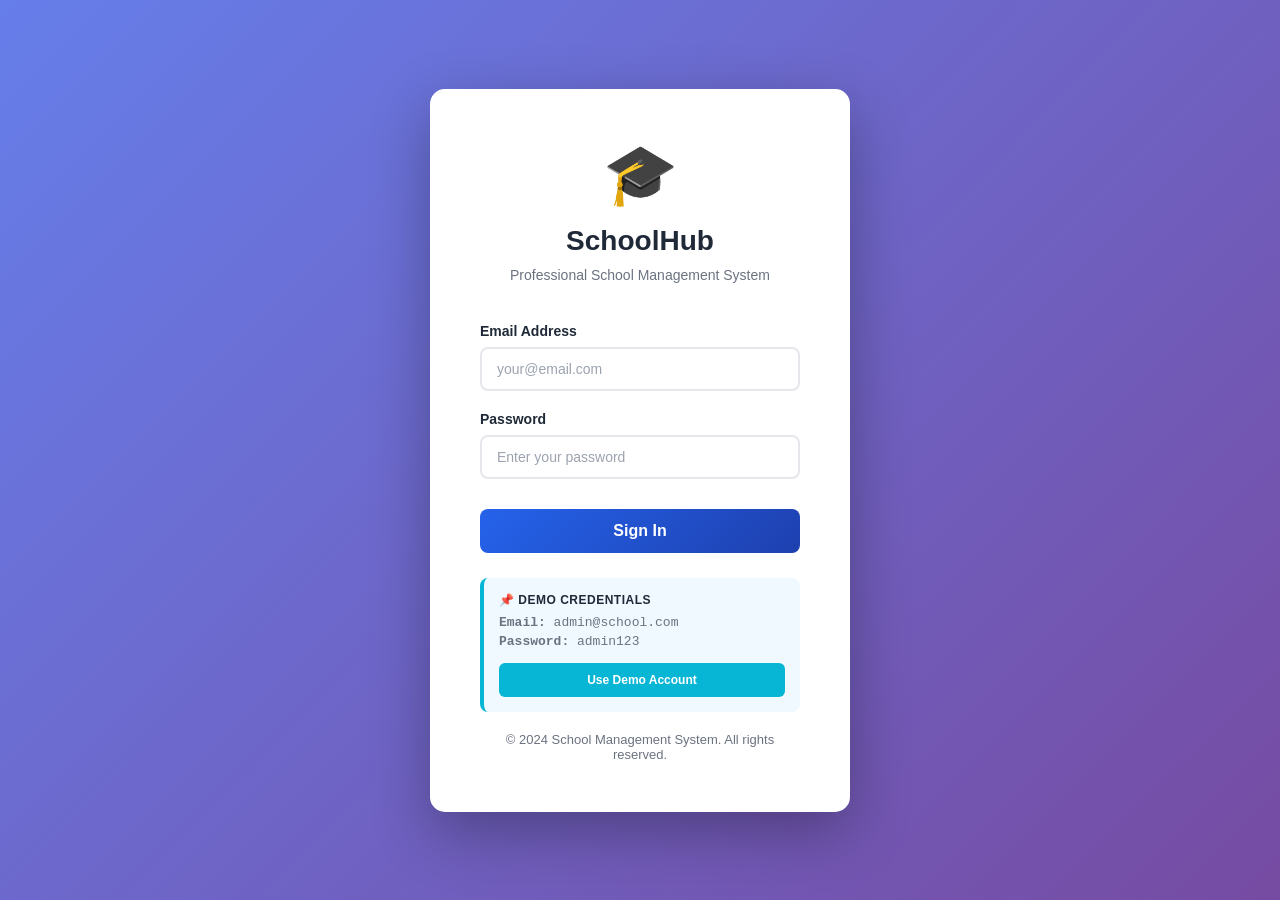
==== frontend/index.html @ 449afdf4 "first commit" ====
<!DOCTYPE html>
<html lang="en">
<head>
    <meta charset="UTF-8">
    <meta name="viewport" content="width=device-width, initial-scale=1.0">
    <title>Redirecting...</title>
    <style>
        body {
            margin: 0;
            padding: 0;
            display: flex;
            align-items: center;
            justify-content: center;
            height: 100vh;
            background: linear-gradient(135deg, #667eea 0%, #764ba2 100%);
            font-family: 'Segoe UI', Tahoma, Geneva, Verdana, sans-serif;
            color: white;
        }
        .loader {
            text-align: center;
        }
        .spinner {
            border: 4px solid rgba(255,255,255,0.3);
            border-top: 4px solid white;
            border-radius: 50%;
            width: 40px;
            height: 40px;
            animation: spin 1s linear infinite;
            margin: 0 auto 20px;
        }
        @keyframes spin {
            0% { transform: rotate(0deg); }
            100% { transform: rotate(360deg); }
        }
        h1 {
            font-size: 28px;
            margin: 0 0 10px 0;
        }
        p {
            margin: 0;
            font-size: 16px;
            opacity: 0.9;
        }
    </style>
</head>
<body>
    <div class="loader">
        <div class="spinner"></div>
        <h1>🎓 SchoolHub</h1>
        <p>Professional Dashboard Loading...</p>
    </div>

    <script>
        // Redirect to professional login
        window.location.href = "login.html";
    </script>
</body>
</html>
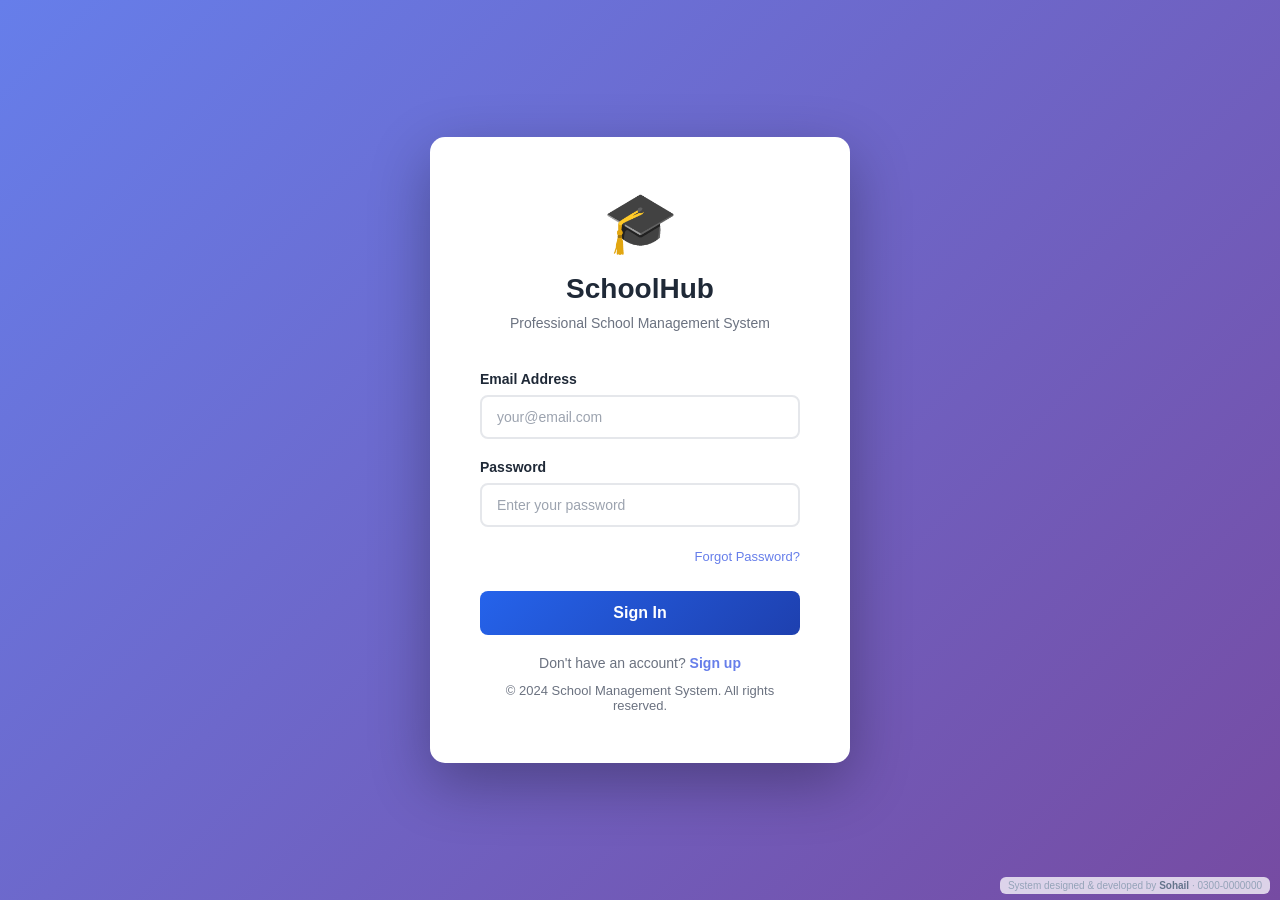
==== commit 553266ab: "Add developer credit footer (editable per client via branding.js)" ====
--- a/frontend/index.html
+++ b/frontend/index.html
@@ -54,5 +54,6 @@
         // Redirect to professional login
         window.location.href = "login.html";
     </script>
+    <script src="js/branding.js"></script>
 </body>
 </html>
